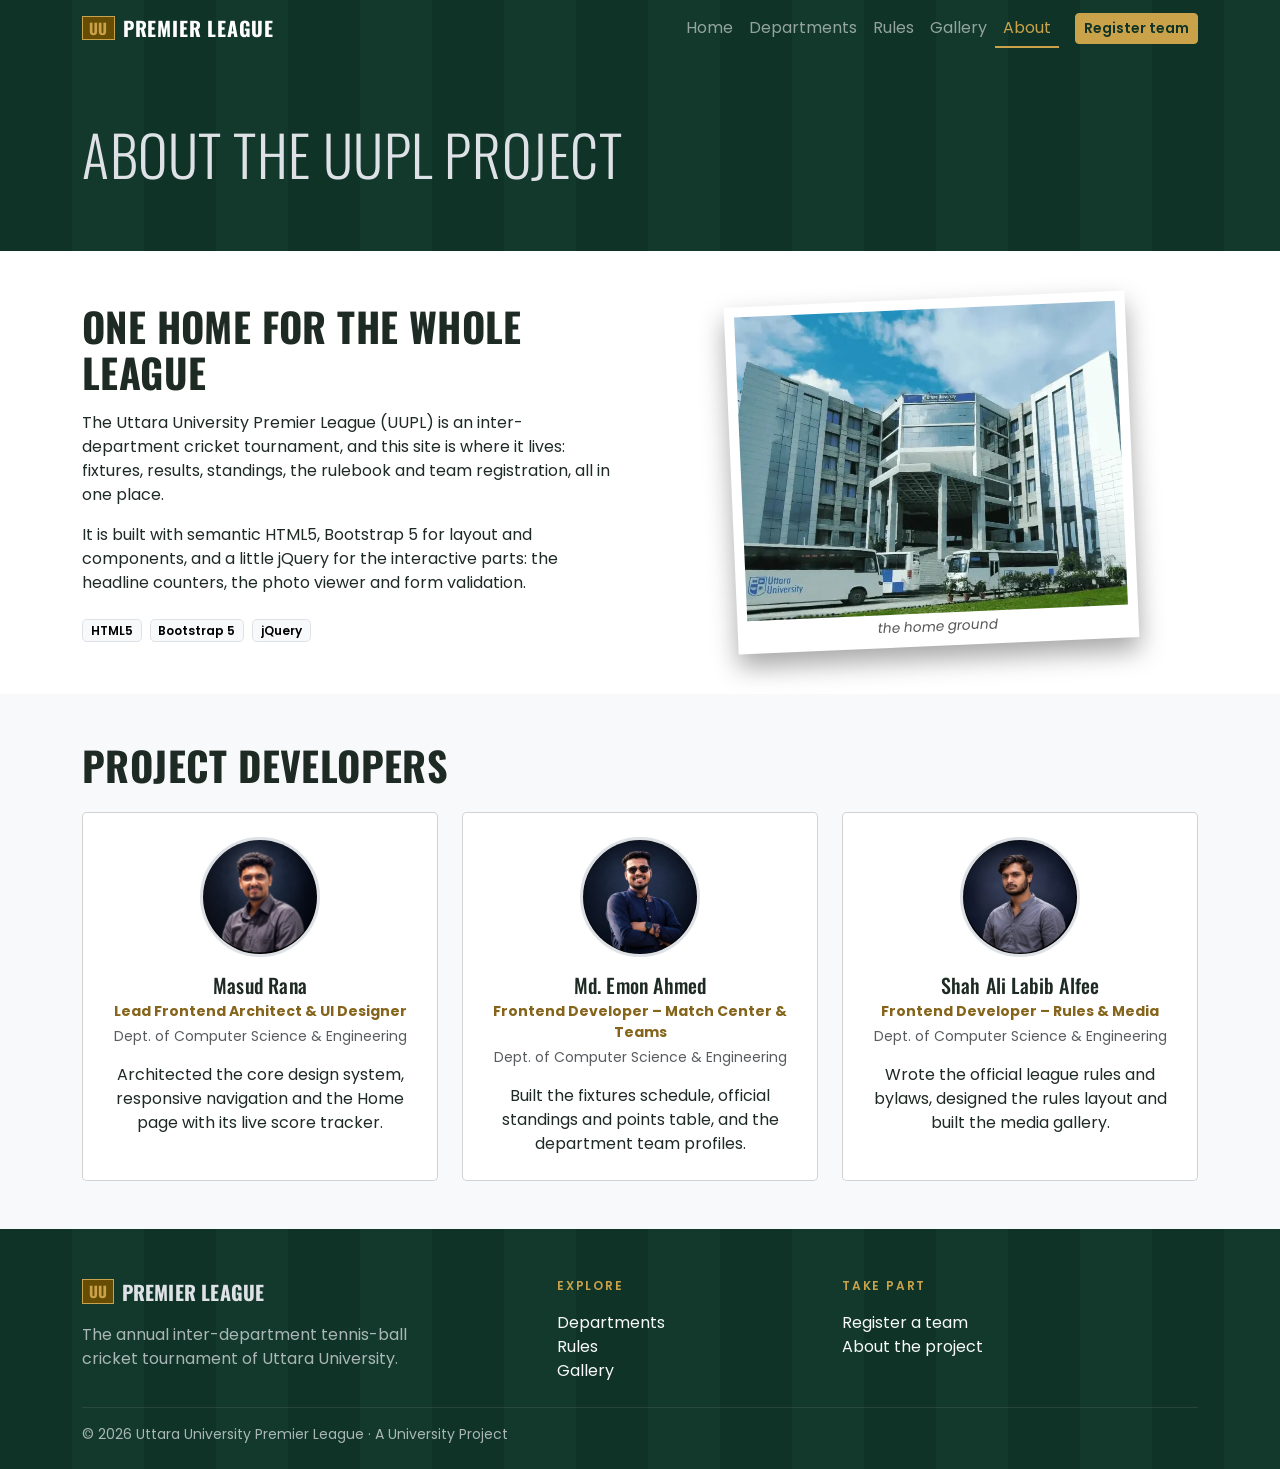
==== about.html @ 7e38d4d5 "Refactor HTML structure and styles for rules and teams pages; integrate Bootstrap for responsive des" ====
<!DOCTYPE html>
<html lang="en">

<head>
    <meta charset="utf-8">
    <meta name="viewport" content="width=device-width, initial-scale=1">
    <meta name="theme-color" content="#0f3326">
    <title>About | Uttara University Premier League</title>
    <link rel="preconnect" href="https://fonts.googleapis.com">
    <link rel="preconnect" href="https://fonts.gstatic.com" crossorigin>
    <link href="https://fonts.googleapis.com/css2?family=Oswald:wght@500;700&family=Poppins:ital,wght@0,400;0,500;0,600;0,700;1,400&display=swap" rel="stylesheet">
    <link href="https://cdn.jsdelivr.net/npm/bootstrap@5.3.3/dist/css/bootstrap.min.css" rel="stylesheet">
    <link href="https://cdn.jsdelivr.net/npm/bootstrap-icons@1.11.3/font/bootstrap-icons.min.css" rel="stylesheet">
    <link href="https://unpkg.com/aos@2.3.4/dist/aos.css" rel="stylesheet">
    <link href="css/style.css" rel="stylesheet">
</head>

<body class="d-flex flex-column min-vh-100">

    <nav class="navbar navbar-expand-lg bg-pitch sticky-top" data-bs-theme="dark">
        <div class="container">
            <a class="navbar-brand d-flex align-items-center gap-2 font-display" href="index.html">
                <span class="mark">UU</span> Premier League
            </a>
            <button class="navbar-toggler" type="button" data-bs-toggle="collapse" data-bs-target="#menu" aria-controls="menu" aria-expanded="false" aria-label="Toggle navigation">
                <span class="navbar-toggler-icon"></span>
            </button>
            <div class="collapse navbar-collapse" id="menu">
                <ul class="navbar-nav ms-auto me-lg-3">
                    <li class="nav-item"><a class="nav-link" href="index.html">Home</a></li>
                    <li class="nav-item"><a class="nav-link" href="teams.html">Departments</a></li>
                    <li class="nav-item"><a class="nav-link" href="rules.html">Rules</a></li>
                    <li class="nav-item"><a class="nav-link" href="gallery.html">Gallery</a></li>
                    <li class="nav-item"><a class="nav-link active" aria-current="page" href="about.html">About</a></li>
                </ul>
                <a class="btn btn-brass btn-sm" href="register.html">Register team</a>
            </div>
        </div>
    </nav>

    <main class="flex-grow-1">

        <header class="bg-pitch py-5" data-bs-theme="dark">
            <div class="container py-lg-3">
                <h1 class="display-4 mb-0">About the UUPL Project</h1>
            </div>
        </header>

        <section class="container py-5">
            <div class="row align-items-center g-5">
                <div class="col-lg-6" data-aos="fade-right">
                    <h2 class="fs-1 mb-3">One home for the whole league</h2>
                    <p>The Uttara University Premier League (UUPL) is an inter-department cricket tournament, and this site is where it lives: fixtures, results, standings, the rulebook and team registration, all in one place.</p>
                    <p class="mb-4">It is built with semantic HTML5, Bootstrap 5 for layout and components, and a little jQuery for the interactive parts: the headline counters, the photo viewer and form validation.</p>
                    <div class="d-flex flex-wrap gap-2">
                        <span class="badge text-bg-light border fw-semibold">HTML5</span>
                        <span class="badge text-bg-light border fw-semibold">Bootstrap 5</span>
                        <span class="badge text-bg-light border fw-semibold">jQuery</span>
                    </div>
                </div>
                <div class="col-lg-6" data-aos="fade-left">
                    <figure class="print print-a mb-0 mx-auto w-75">
                        <img src="images/uu-campus.jpg" alt="Uttara University Permanent Campus">
                        <figcaption class="hand text-center pt-1">the home ground</figcaption>
                    </figure>
                </div>
            </div>
        </section>

        <section class="bg-body-tertiary py-5">
            <div class="container">
                <h2 class="fs-1 mb-4" data-aos="fade-up">Project developers</h2>
                <div class="row row-cols-1 row-cols-md-3 g-4">
                <div class="col" data-aos="fade-up">
                    <article class="card h-100 text-center">
                        <div class="card-body p-4">
                            <img src="images/masud-rana.png" class="rounded-circle border border-3 mb-3 object-fit-cover" width="120" height="120" alt="Masud Rana">
                            <h3 class="h5 mb-1">Masud Rana</h3>
                            <p class="small fw-bold text-brass-dark mb-1">Lead Frontend Architect &amp; UI Designer</p>
                            <p class="small text-body-secondary mb-3">Dept. of Computer Science &amp; Engineering</p>
                            <p class="mb-0">Architected the core design system, responsive navigation and the Home page with its live score tracker.</p>
                        </div>
                    </article>
                </div>
                <div class="col" data-aos="fade-up">
                    <article class="card h-100 text-center">
                        <div class="card-body p-4">
                            <img src="images/md-emon-ahmed.jpg" class="rounded-circle border border-3 mb-3 object-fit-cover" width="120" height="120" alt="Md. Emon Ahmed">
                            <h3 class="h5 mb-1">Md. Emon Ahmed</h3>
                            <p class="small fw-bold text-brass-dark mb-1">Frontend Developer &ndash; Match Center &amp; Teams</p>
                            <p class="small text-body-secondary mb-3">Dept. of Computer Science &amp; Engineering</p>
                            <p class="mb-0">Built the fixtures schedule, official standings and points table, and the department team profiles.</p>
                        </div>
                    </article>
                </div>
                <div class="col" data-aos="fade-up">
                    <article class="card h-100 text-center">
                        <div class="card-body p-4">
                            <img src="images/shah-ali-labib-alfee.jpg" class="rounded-circle border border-3 mb-3 object-fit-cover" width="120" height="120" alt="Shah Ali Labib Alfee">
                            <h3 class="h5 mb-1">Shah Ali Labib Alfee</h3>
                            <p class="small fw-bold text-brass-dark mb-1">Frontend Developer &ndash; Rules &amp; Media</p>
                            <p class="small text-body-secondary mb-3">Dept. of Computer Science &amp; Engineering</p>
                            <p class="mb-0">Wrote the official league rules and bylaws, designed the rules layout and built the media gallery.</p>
                        </div>
                    </article>
                </div>
                </div>
            </div>
        </section>
    </main>

    <footer class="bg-pitch pt-5 pb-4" data-bs-theme="dark">
        <div class="container">
            <div class="row g-4">
                <div class="col-lg-5">
                    <a class="d-inline-flex align-items-center gap-2 font-display fs-5 text-uppercase text-decoration-none text-body" href="index.html"><span class="mark">UU</span> Premier League</a>
                    <p class="text-body-secondary mt-3 mb-0 col-lg-9">The annual inter-department tennis-ball cricket tournament of Uttara University.</p>
                </div>
                <div class="col-6 col-lg-3">
                    <p class="eyebrow mb-3">Explore</p>
                    <ul class="list-unstyled mb-0">
                        <li><a class="link-light link-underline-opacity-0 link-underline-opacity-75-hover" href="teams.html">Departments</a></li>
                        <li><a class="link-light link-underline-opacity-0 link-underline-opacity-75-hover" href="rules.html">Rules</a></li>
                        <li><a class="link-light link-underline-opacity-0 link-underline-opacity-75-hover" href="gallery.html">Gallery</a></li>
                    </ul>
                </div>
                <div class="col-6 col-lg-4">
                    <p class="eyebrow mb-3">Take part</p>
                    <ul class="list-unstyled mb-0">
                        <li><a class="link-light link-underline-opacity-0 link-underline-opacity-75-hover" href="register.html">Register a team</a></li>
                        <li><a class="link-light link-underline-opacity-0 link-underline-opacity-75-hover" href="about.html">About the project</a></li>
                    </ul>
                </div>
            </div>
            <hr class="border-secondary mt-4">
            <p class="small text-body-secondary mb-0">&copy; 2026 Uttara University Premier League &middot; A University Project</p>
        </div>
    </footer>

    <script src="https://code.jquery.com/jquery-3.7.1.min.js"></script>
    <script src="https://cdn.jsdelivr.net/npm/bootstrap@5.3.3/dist/js/bootstrap.bundle.min.js"></script>
    <script src="https://unpkg.com/aos@2.3.4/dist/aos.js"></script>
    <script src="js/main.js"></script>
</body>

</html>
---- css/style.css ----
/* UUPL theme — a thin layer over Bootstrap 5.3.
   Layout, spacing, grids, cards, tables, forms and the navbar all come from Bootstrap;
   this file only sets the palette, the type and a few signature details. */

:root {
    --uu-pitch: #0f3326;
    --uu-brass: #c9a24a;
    --uu-brass-dark: #85651b;

    --bs-body-font-family: 'Poppins', system-ui, sans-serif;
    --bs-body-bg: #fff;
    --bs-body-color: #1e2a24;
    --bs-border-radius: .3rem;
    --bs-border-radius-lg: .4rem;

    /* swap Bootstrap's stock green/red for the club colours */
    --bs-primary: var(--uu-pitch);
    --bs-primary-rgb: 15, 51, 38;
    --bs-success-rgb: 31, 107, 77;
    --bs-danger-rgb: 166, 58, 44;
    --bs-link-color: var(--uu-pitch);
    --bs-link-hover-color: var(--uu-brass-dark);
    --bs-link-color-rgb: 15, 51, 38;
    --bs-link-hover-color-rgb: 133, 101, 27;
}

/* AOS slides elements in from the side; stop that causing a horizontal scrollbar */
main { overflow-x: clip; }

/* ---------- type ---------- */
h1, h2, h3, h4, .font-display {
    font-family: 'Oswald', 'Arial Narrow', sans-serif;
    font-weight: 700;
    letter-spacing: .01em;
}
h1, h2 { text-transform: uppercase; line-height: 1.15; }
h3, h4 { font-weight: 500; }
h1 em, h2 em { font-style: normal; }

.eyebrow {
    font-size: .75rem;
    font-weight: 600;
    letter-spacing: .15em;
    text-transform: uppercase;
    color: var(--uu-brass-dark);
}

.text-brass { color: var(--uu-brass); }
.bg-brass { background: var(--uu-brass); color: var(--uu-pitch); }
.text-brass-dark { color: var(--uu-brass-dark); }
.hand { font-style: italic; font-size: .85rem; color: #555; }

/* ---------- dark pitch sections (paired with data-bs-theme="dark") ---------- */
.bg-pitch {
    color: var(--bs-body-color);
    background: repeating-linear-gradient(90deg, #0f3326 0 4.5rem, #12392b 4.5rem 9rem); /* mown stripes */
}
.bg-pitch .eyebrow { color: var(--uu-brass); }

/* ---------- buttons ---------- */
.btn { --bs-btn-font-weight: 600; }
.btn-primary {
    --bs-btn-bg: var(--uu-pitch);
    --bs-btn-border-color: var(--uu-pitch);
    --bs-btn-hover-bg: #1a4d39;
    --bs-btn-hover-border-color: #1a4d39;
    --bs-btn-active-bg: #1a4d39;
    --bs-btn-active-border-color: #1a4d39;
}
.btn-brass {
    --bs-btn-color: var(--uu-pitch);
    --bs-btn-bg: var(--uu-brass);
    --bs-btn-border-color: var(--uu-brass);
    --bs-btn-hover-color: var(--uu-pitch);
    --bs-btn-hover-bg: #d9b765;
    --bs-btn-hover-border-color: #d9b765;
    --bs-btn-active-color: var(--uu-pitch);
    --bs-btn-active-bg: #d9b765;
    --bs-btn-active-border-color: #d9b765;
}

/* ---------- nav pills & form focus (Bootstrap hard-codes its blue here) ---------- */
.nav-pills { --bs-nav-pills-link-active-bg: var(--uu-pitch); }
.form-control:focus, .form-select:focus {
    border-color: var(--uu-brass);
    box-shadow: 0 0 0 .25rem rgba(201, 162, 74, .3);
}

/* ---------- navbar ---------- */
.navbar { transition: box-shadow .2s; }
.navbar-brand { text-transform: uppercase; letter-spacing: .04em; }
.navbar.scrolled { box-shadow: 0 .5rem 1rem rgba(0, 0, 0, .3); }
.mark {
    border: 1px solid var(--uu-brass);
    color: var(--uu-brass);
    padding: 0 .35rem;
    font-size: .95rem;
    line-height: 1.5;
}
.navbar .nav-link.active { color: var(--uu-brass); box-shadow: inset 0 -2px var(--uu-brass); }

/* ---------- signature details ---------- */
/* photo prints, pinned slightly askew */
.print {
    background: #fff;
    padding: .6rem .6rem .5rem;
    box-shadow: 0 .8rem 1.6rem rgba(0, 0, 0, .35);
}
.print img { display: block; width: 100%; }
.print-a { transform: rotate(-2.5deg); }
.print-b { transform: rotate(3deg); }

/* seam of a cricket ball */
hr.stitch { border: 0; border-top: 2px dashed #a63a2c; opacity: .45; margin: 1rem 0; }

.pull-up { margin-top: -3.5rem; }

.live-dot {
    display: inline-block;
    width: .6rem;
    height: .6rem;
    border-radius: 50%;
    background: #d6483a;
    animation: pulse 1.4s infinite;
}
@keyframes pulse { 50% { opacity: .25; } }

.card-lift { transition: transform .2s, border-color .2s; }
.card-lift:hover { transform: translateY(-3px); border-color: var(--uu-brass); }

.table { font-variant-numeric: tabular-nums; }
.progress { --bs-progress-height: .4rem; }
.sticky-offset { top: 5.5rem; }
.rule-no { width: 4.5rem; }
.zoom img { transition: transform .5s; }
.zoom:hover img { transform: scale(1.06); }

@media (prefers-reduced-motion: reduce) {
    .live-dot { animation: none; }
    .zoom img, .card-lift { transition: none; }
}
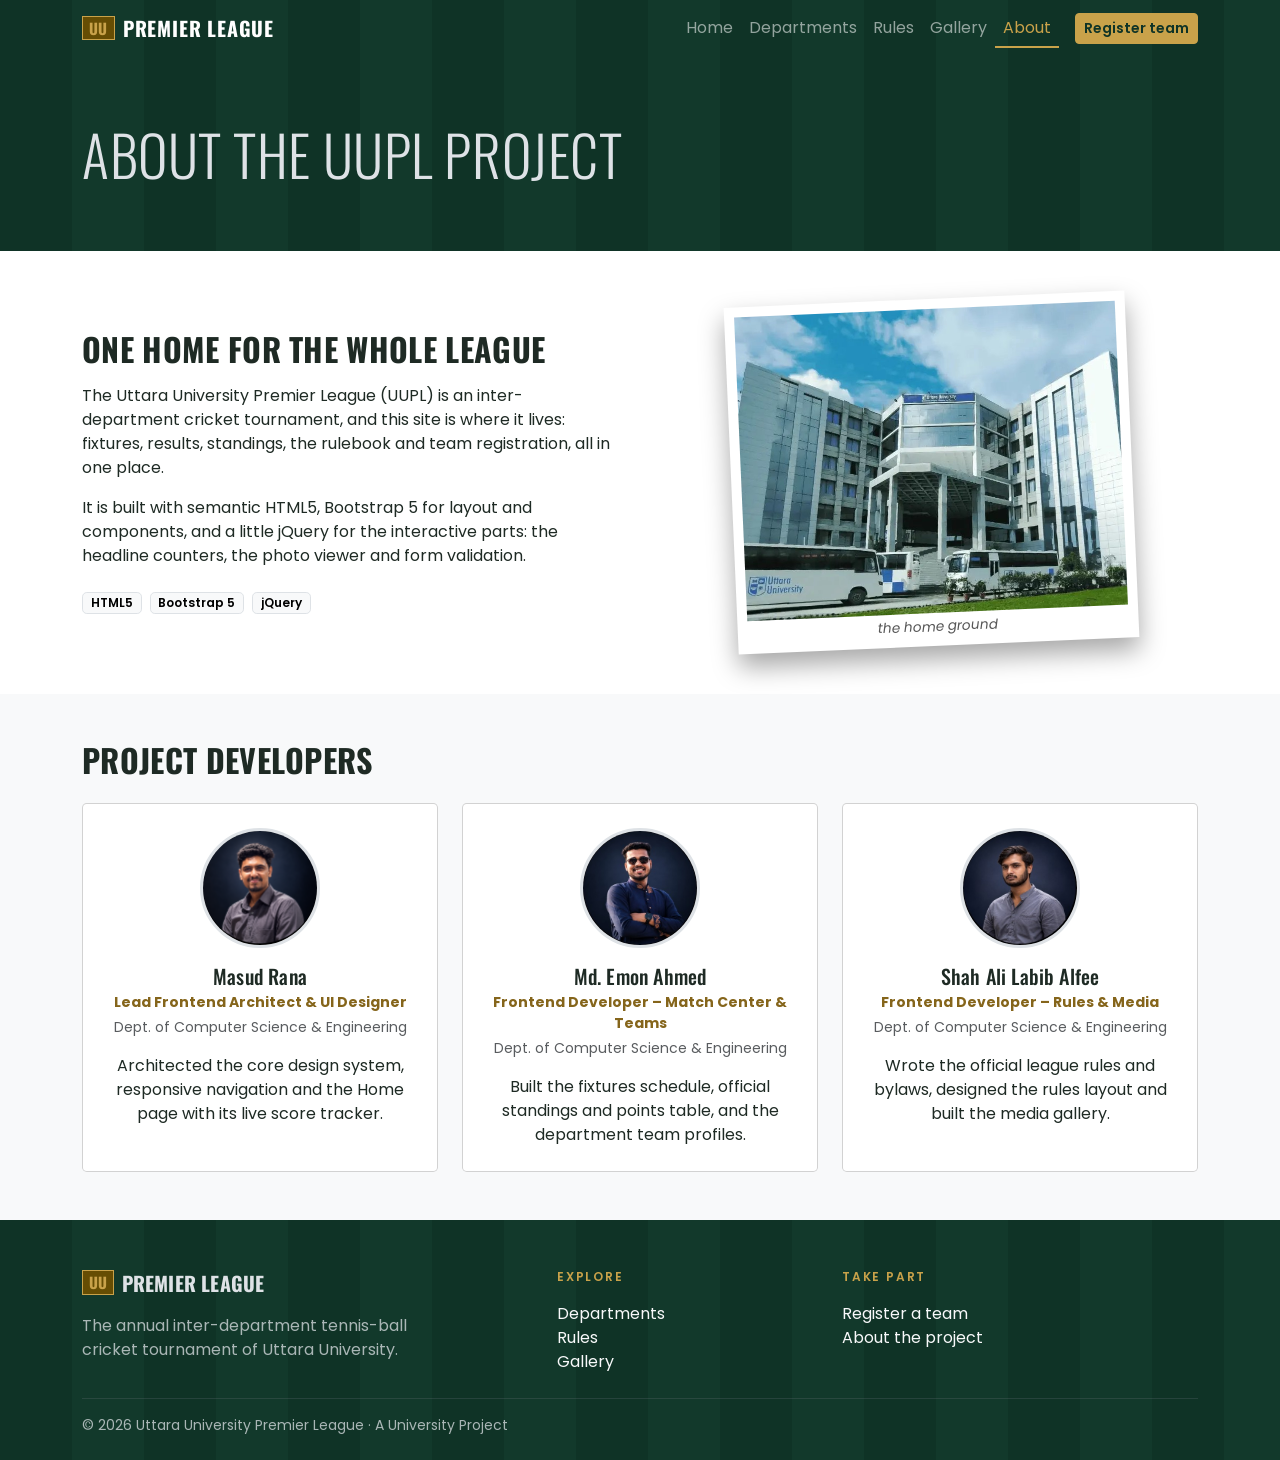
==== commit b210a840: "Update headings to reflect teams instead of departments across multiple pages" ====
--- a/about.html
+++ b/about.html
@@ -49,7 +49,7 @@
         <section class="container py-5">
             <div class="row align-items-center g-5">
                 <div class="col-lg-6" data-aos="fade-right">
-                    <h2 class="fs-1 mb-3">One home for the whole league</h2>
+                    <h2 class="fs-2 mb-3">One home for the whole league</h2>
                     <p>The Uttara University Premier League (UUPL) is an inter-department cricket tournament, and this site is where it lives: fixtures, results, standings, the rulebook and team registration, all in one place.</p>
                     <p class="mb-4">It is built with semantic HTML5, Bootstrap 5 for layout and components, and a little jQuery for the interactive parts: the headline counters, the photo viewer and form validation.</p>
                     <div class="d-flex flex-wrap gap-2">
@@ -69,7 +69,7 @@
 
         <section class="bg-body-tertiary py-5">
             <div class="container">
-                <h2 class="fs-1 mb-4" data-aos="fade-up">Project developers</h2>
+                <h2 class="fs-2 mb-4" data-aos="fade-up">Project developers</h2>
                 <div class="row row-cols-1 row-cols-md-3 g-4">
                 <div class="col" data-aos="fade-up">
                     <article class="card h-100 text-center">
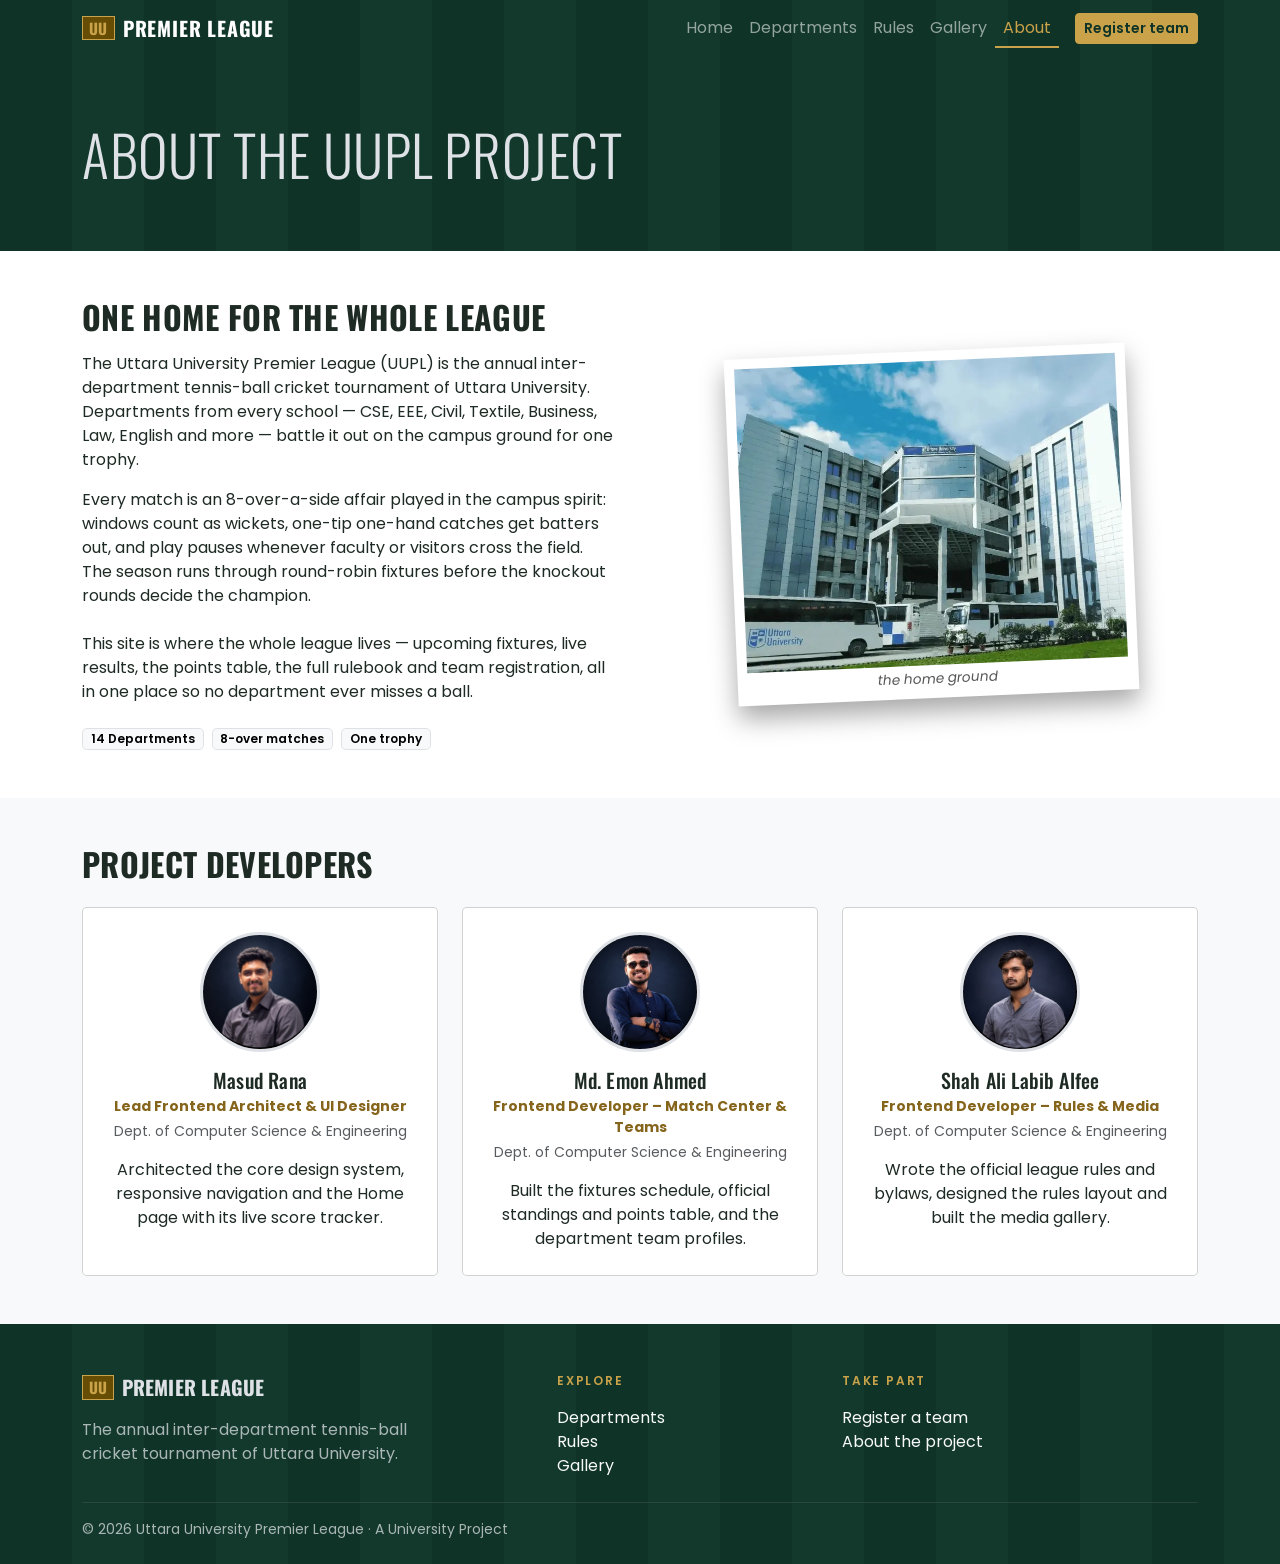
==== commit 095e9903: "Update about section to provide a detailed description of the Uttara University Premier League and i" ====
--- a/about.html
+++ b/about.html
@@ -50,12 +50,13 @@
             <div class="row align-items-center g-5">
                 <div class="col-lg-6" data-aos="fade-right">
                     <h2 class="fs-2 mb-3">One home for the whole league</h2>
-                    <p>The Uttara University Premier League (UUPL) is an inter-department cricket tournament, and this site is where it lives: fixtures, results, standings, the rulebook and team registration, all in one place.</p>
-                    <p class="mb-4">It is built with semantic HTML5, Bootstrap 5 for layout and components, and a little jQuery for the interactive parts: the headline counters, the photo viewer and form validation.</p>
+                    <p>The Uttara University Premier League (UUPL) is the annual inter-department tennis-ball cricket tournament of Uttara University. Departments from every school — CSE, EEE, Civil, Textile, Business, Law, English and more — battle it out on the campus ground for one trophy.</p>
+                    <p class="mb-4">Every match is an 8-over-a-side affair played in the campus spirit: windows count as wickets, one-tip one-hand catches get batters out, and play pauses whenever faculty or visitors cross the field. The season runs through round-robin fixtures before the knockout rounds decide the champion.</p>
+                    <p class="mb-4">This site is where the whole league lives — upcoming fixtures, live results, the points table, the full rulebook and team registration, all in one place so no department ever misses a ball.</p>
                     <div class="d-flex flex-wrap gap-2">
-                        <span class="badge text-bg-light border fw-semibold">HTML5</span>
-                        <span class="badge text-bg-light border fw-semibold">Bootstrap 5</span>
-                        <span class="badge text-bg-light border fw-semibold">jQuery</span>
+                        <span class="badge text-bg-light border fw-semibold">14 Departments</span>
+                        <span class="badge text-bg-light border fw-semibold">8-over matches</span>
+                        <span class="badge text-bg-light border fw-semibold">One trophy</span>
                     </div>
                 </div>
                 <div class="col-lg-6" data-aos="fade-left">
--- a/css/style.css
+++ b/css/style.css
@@ -25,17 +25,36 @@
 }
 
 /* AOS slides elements in from the side; stop that causing a horizontal scrollbar */
-main { overflow-x: clip; }
+main {
+    overflow-x: clip;
+}
 
 /* ---------- type ---------- */
-h1, h2, h3, h4, .font-display {
+h1,
+h2,
+h3,
+h4,
+.font-display {
     font-family: 'Oswald', 'Arial Narrow', sans-serif;
     font-weight: 700;
     letter-spacing: .01em;
 }
-h1, h2 { text-transform: uppercase; line-height: 1.15; }
-h3, h4 { font-weight: 500; }
-h1 em, h2 em { font-style: normal; }
+
+h1,
+h2 {
+    text-transform: uppercase;
+    line-height: 1.15;
+}
+
+h3,
+h4 {
+    font-weight: 500;
+}
+
+h1 em,
+h2 em {
+    font-style: normal;
+}
 
 .eyebrow {
     font-size: .75rem;
@@ -45,20 +64,127 @@
     color: var(--uu-brass-dark);
 }
 
-.text-brass { color: var(--uu-brass); }
-.bg-brass { background: var(--uu-brass); color: var(--uu-pitch); }
-.text-brass-dark { color: var(--uu-brass-dark); }
-.hand { font-style: italic; font-size: .85rem; color: #555; }
+.text-brass {
+    color: var(--uu-brass);
+}
+
+.text-brass-dark {
+    color: var(--uu-brass-dark);
+}
+
+.hand {
+    font-style: italic;
+    font-size: .85rem;
+    color: #555;
+}
 
 /* ---------- dark pitch sections (paired with data-bs-theme="dark") ---------- */
 .bg-pitch {
     color: var(--bs-body-color);
-    background: repeating-linear-gradient(90deg, #0f3326 0 4.5rem, #12392b 4.5rem 9rem); /* mown stripes */
-}
-.bg-pitch .eyebrow { color: var(--uu-brass); }
+    background: repeating-linear-gradient(90deg, #0f3326 0 4.5rem, #12392b 4.5rem 9rem);
+    /* mown stripes */
+}
+
+.bg-pitch .eyebrow {
+    color: var(--uu-brass);
+}
+
+/* ---------- tinted section with white icon cards ---------- */
+.bg-tint {
+    background: #eef4ef;
+}
+
+.rule-card {
+    background: #fff;
+    border-radius: .75rem;
+    padding: 1.5rem;
+    box-shadow: 0 1px 2px rgba(15, 51, 38, .06);
+}
+
+.rule-icon {
+    flex: none;
+    display: inline-flex;
+    align-items: center;
+    justify-content: center;
+    width: 3.25rem;
+    height: 3.25rem;
+    border-radius: 50%;
+    background: rgba(15, 51, 38, .08);
+    color: var(--uu-pitch);
+    font-size: 1.35rem;
+}
+
+/* ---------- rounded CTA banner ---------- */
+.cta-banner {
+    background: #eef4ef;
+    border-radius: 1.25rem;
+}
+
+.cta-photo {
+    width: 100%;
+    max-width: 28rem;
+    aspect-ratio: 1 / 1;
+    border-radius: 50% 50% 50% 0 / 62% 62% 38% 0;
+    /* organic drop shape like the reference */
+    overflow: hidden;
+}
+
+.cta-photo img {
+    width: 100%;
+    height: 100%;
+}
+
+.cta-arrow {
+    display: inline-flex;
+    align-items: center;
+    justify-content: center;
+    width: 1.75rem;
+    height: 1.75rem;
+    border-radius: 50%;
+    background: rgba(255, 255, 255, .22);
+    font-size: .9rem;
+}
+
+/* ---------- scroll-down cue ---------- */
+.scroll-cue {
+    width: 3rem;
+    height: 3rem;
+    border-radius: 50%;
+    background: #fff;
+    border: 1px solid rgba(15, 51, 38, .15);
+    color: var(--uu-pitch);
+    font-size: 1.25rem;
+    box-shadow: 0 2px 8px rgba(15, 51, 38, .12);
+    transition: background .2s, color .2s, transform .2s;
+}
+
+.scroll-cue:hover {
+    background: var(--uu-pitch);
+    color: #fff;
+    transform: translateY(2px);
+}
+
+.scroll-cue i {
+    animation: cue-bounce 1.6s ease-in-out infinite;
+}
+
+@keyframes cue-bounce {
+
+    0%,
+    100% {
+        transform: translateY(-2px);
+    }
+
+    50% {
+        transform: translateY(3px);
+    }
+}
 
 /* ---------- buttons ---------- */
-.btn { --bs-btn-font-weight: 600; }
+.btn {
+    --bs-btn-font-weight: 600;
+}
+
 .btn-primary {
     --bs-btn-bg: var(--uu-pitch);
     --bs-btn-border-color: var(--uu-pitch);
@@ -67,6 +193,7 @@
     --bs-btn-active-bg: #1a4d39;
     --bs-btn-active-border-color: #1a4d39;
 }
+
 .btn-brass {
     --bs-btn-color: var(--uu-pitch);
     --bs-btn-bg: var(--uu-brass);
@@ -80,16 +207,30 @@
 }
 
 /* ---------- nav pills & form focus (Bootstrap hard-codes its blue here) ---------- */
-.nav-pills { --bs-nav-pills-link-active-bg: var(--uu-pitch); }
-.form-control:focus, .form-select:focus {
+.nav-pills {
+    --bs-nav-pills-link-active-bg: var(--uu-pitch);
+}
+
+.form-control:focus,
+.form-select:focus {
     border-color: var(--uu-brass);
     box-shadow: 0 0 0 .25rem rgba(201, 162, 74, .3);
 }
 
 /* ---------- navbar ---------- */
-.navbar { transition: box-shadow .2s; }
-.navbar-brand { text-transform: uppercase; letter-spacing: .04em; }
-.navbar.scrolled { box-shadow: 0 .5rem 1rem rgba(0, 0, 0, .3); }
+.navbar {
+    transition: box-shadow .2s;
+}
+
+.navbar-brand {
+    text-transform: uppercase;
+    letter-spacing: .04em;
+}
+
+.navbar.scrolled {
+    box-shadow: 0 .5rem 1rem rgba(0, 0, 0, .3);
+}
+
 .mark {
     border: 1px solid var(--uu-brass);
     color: var(--uu-brass);
@@ -97,7 +238,11 @@
     font-size: .95rem;
     line-height: 1.5;
 }
-.navbar .nav-link.active { color: var(--uu-brass); box-shadow: inset 0 -2px var(--uu-brass); }
+
+.navbar .nav-link.active {
+    color: var(--uu-brass);
+    box-shadow: inset 0 -2px var(--uu-brass);
+}
 
 /* ---------- signature details ---------- */
 /* photo prints, pinned slightly askew */
@@ -106,14 +251,31 @@
     padding: .6rem .6rem .5rem;
     box-shadow: 0 .8rem 1.6rem rgba(0, 0, 0, .35);
 }
-.print img { display: block; width: 100%; }
-.print-a { transform: rotate(-2.5deg); }
-.print-b { transform: rotate(3deg); }
+
+.print img {
+    display: block;
+    width: 100%;
+}
+
+.print-a {
+    transform: rotate(-2.5deg);
+}
+
+.print-b {
+    transform: rotate(3deg);
+}
 
 /* seam of a cricket ball */
-hr.stitch { border: 0; border-top: 2px dashed #a63a2c; opacity: .45; margin: 1rem 0; }
-
-.pull-up { margin-top: -3.5rem; }
+hr.stitch {
+    border: 0;
+    border-top: 2px dashed #a63a2c;
+    opacity: .45;
+    margin: 1rem 0;
+}
+
+.pull-up {
+    margin-top: -3.5rem;
+}
 
 .live-dot {
     display: inline-block;
@@ -123,19 +285,53 @@
     background: #d6483a;
     animation: pulse 1.4s infinite;
 }
-@keyframes pulse { 50% { opacity: .25; } }
-
-.card-lift { transition: transform .2s, border-color .2s; }
-.card-lift:hover { transform: translateY(-3px); border-color: var(--uu-brass); }
-
-.table { font-variant-numeric: tabular-nums; }
-.progress { --bs-progress-height: .4rem; }
-.sticky-offset { top: 5.5rem; }
-.rule-no { width: 4.5rem; }
-.zoom img { transition: transform .5s; }
-.zoom:hover img { transform: scale(1.06); }
+
+@keyframes pulse {
+    50% {
+        opacity: .25;
+    }
+}
+
+.card-lift {
+    transition: transform .2s, border-color .2s;
+}
+
+.card-lift:hover {
+    transform: translateY(-3px);
+    border-color: var(--uu-brass);
+}
+
+.table {
+    font-variant-numeric: tabular-nums;
+}
+
+.progress {
+    --bs-progress-height: .4rem;
+}
+
+.sticky-offset {
+    top: 5.5rem;
+}
+
+.rule-no {
+    width: 4.5rem;
+}
+
+.zoom img {
+    transition: transform .5s;
+}
+
+.zoom:hover img {
+    transform: scale(1.06);
+}
 
 @media (prefers-reduced-motion: reduce) {
-    .live-dot { animation: none; }
-    .zoom img, .card-lift { transition: none; }
-}
+    .live-dot {
+        animation: none;
+    }
+
+    .zoom img,
+    .card-lift {
+        transition: none;
+    }
+}
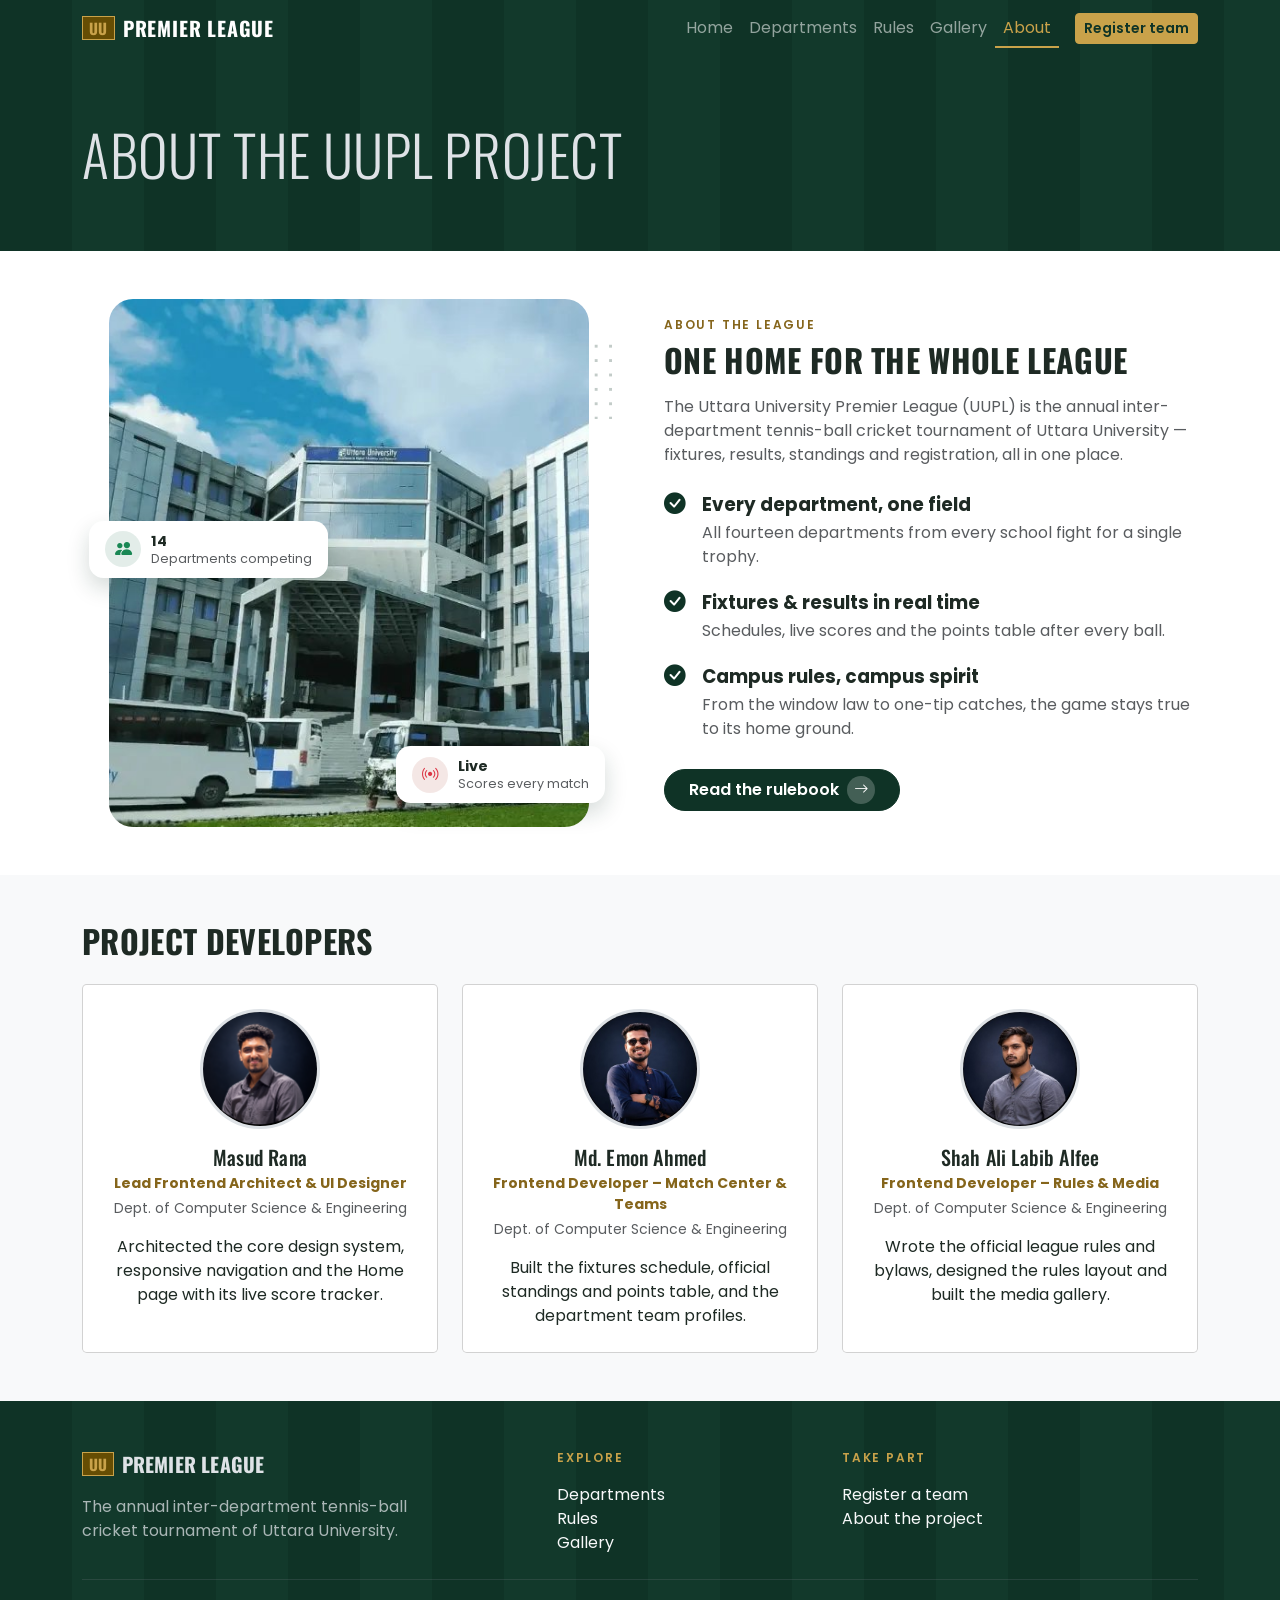
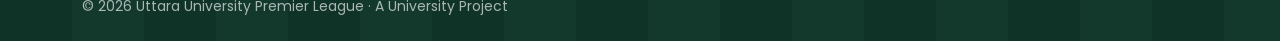
==== commit c05bec37: "Enhance about section with new layout, images, and detailed descriptions of league features" ====
--- a/about.html
+++ b/about.html
@@ -49,21 +49,49 @@
         <section class="container py-5">
             <div class="row align-items-center g-5">
                 <div class="col-lg-6" data-aos="fade-right">
-                    <h2 class="fs-2 mb-3">One home for the whole league</h2>
-                    <p>The Uttara University Premier League (UUPL) is the annual inter-department tennis-ball cricket tournament of Uttara University. Departments from every school — CSE, EEE, Civil, Textile, Business, Law, English and more — battle it out on the campus ground for one trophy.</p>
-                    <p class="mb-4">Every match is an 8-over-a-side affair played in the campus spirit: windows count as wickets, one-tip one-hand catches get batters out, and play pauses whenever faculty or visitors cross the field. The season runs through round-robin fixtures before the knockout rounds decide the champion.</p>
-                    <p class="mb-4">This site is where the whole league lives — upcoming fixtures, live results, the points table, the full rulebook and team registration, all in one place so no department ever misses a ball.</p>
-                    <div class="d-flex flex-wrap gap-2">
-                        <span class="badge text-bg-light border fw-semibold">14 Departments</span>
-                        <span class="badge text-bg-light border fw-semibold">8-over matches</span>
-                        <span class="badge text-bg-light border fw-semibold">One trophy</span>
+                    <div class="about-media position-relative">
+                        <img src="images/uu-campus.jpg" alt="Uttara University Permanent Campus" class="about-img">
+                        <div class="float-badge badge-teal">
+                            <i class="bi bi-people-fill"></i>
+                            <span><strong>14</strong> <small>Departments competing</small></span>
+                        </div>
+                        <div class="float-badge badge-rose">
+                            <i class="bi bi-broadcast"></i>
+                            <span><strong>Live</strong> <small>Scores every match</small></span>
+                        </div>
                     </div>
                 </div>
                 <div class="col-lg-6" data-aos="fade-left">
-                    <figure class="print print-a mb-0 mx-auto w-75">
-                        <img src="images/uu-campus.jpg" alt="Uttara University Permanent Campus">
-                        <figcaption class="hand text-center pt-1">the home ground</figcaption>
-                    </figure>
+                    <p class="eyebrow mb-2">About the league</p>
+                    <h2 class="fs-2 mb-3">One home for the whole league</h2>
+                    <p class="text-body-secondary mb-4">The Uttara University Premier League (UUPL) is the annual inter-department tennis-ball cricket tournament of Uttara University — fixtures, results, standings and registration, all in one place.</p>
+                    <ul class="check-list">
+                        <li class="d-flex gap-3">
+                            <i class="bi bi-check-circle-fill"></i>
+                            <span>
+                                <strong>Every department, one field</strong>
+                                <p>All fourteen departments from every school fight for a single trophy.</p>
+                            </span>
+                        </li>
+                        <li class="d-flex gap-3">
+                            <i class="bi bi-check-circle-fill"></i>
+                            <span>
+                                <strong>Fixtures &amp; results in real time</strong>
+                                <p>Schedules, live scores and the points table after every ball.</p>
+                            </span>
+                        </li>
+                        <li class="d-flex gap-3">
+                            <i class="bi bi-check-circle-fill"></i>
+                            <span>
+                                <strong>Campus rules, campus spirit</strong>
+                                <p>From the window law to one-tip catches, the game stays true to its home ground.</p>
+                            </span>
+                        </li>
+                    </ul>
+                    <a class="btn btn-primary rounded-pill px-4 d-inline-flex align-items-center gap-2" href="rules.html">
+                        Read the rulebook
+                        <span class="cta-arrow"><i class="bi bi-arrow-right"></i></span>
+                    </a>
                 </div>
             </div>
         </section>
--- a/css/style.css
+++ b/css/style.css
@@ -114,6 +114,83 @@
     font-size: 1.35rem;
 }
 
+/* ---------- about / feature split ---------- */
+.about-media {
+    max-width: 30rem;
+    margin-inline: auto;
+}
+.about-img {
+    display: block;
+    width: 100%;
+    border-radius: 1.5rem;
+    aspect-ratio: 4 / 4.4;
+    object-fit: cover;
+}
+.about-media::after {
+    /* dotted decoration peeking from behind the image */
+    content: "";
+    position: absolute;
+    top: 2.5rem;
+    right: -1.5rem;
+    width: 6rem;
+    height: 5rem;
+    background-image: radial-gradient(rgba(15, 51, 38, .25) 1.5px, transparent 1.5px);
+    background-size: .9rem .9rem;
+    z-index: -1;
+}
+.float-badge {
+    position: absolute;
+    display: flex;
+    align-items: center;
+    gap: .6rem;
+    background: #fff;
+    border-radius: .9rem;
+    padding: .65rem 1rem;
+    box-shadow: 0 .6rem 1.4rem rgba(15, 51, 38, .18);
+    font-size: .9rem;
+    line-height: 1.3;
+}
+.float-badge small {
+    display: block;
+    color: var(--bs-secondary-color);
+}
+.float-badge i {
+    display: inline-flex;
+    align-items: center;
+    justify-content: center;
+    width: 2.25rem;
+    height: 2.25rem;
+    border-radius: 50%;
+    font-size: 1.05rem;
+    flex: none;
+}
+.badge-teal { left: -1.25rem; top: 42%; }
+.badge-teal i { background: rgba(31, 107, 77, .12); color: var(--bs-success); }
+.badge-rose { right: -1rem; bottom: 1.5rem; }
+.badge-rose i { background: rgba(166, 58, 44, .12); color: var(--bs-danger); }
+
+.check-list {
+    list-style: none;
+    padding: 0;
+    margin: 0 0 1.75rem;
+    display: grid;
+    gap: 1.25rem;
+}
+.check-list i {
+    color: var(--uu-pitch);
+    font-size: 1.35rem;
+    line-height: 1.3;
+}
+.check-list strong {
+    display: block;
+    font-size: 1.15rem;
+    margin-bottom: .15rem;
+}
+.check-list p {
+    color: var(--bs-secondary-color);
+    margin-bottom: 0;
+}
+
 /* ---------- rounded CTA banner ---------- */
 .cta-banner {
     background: #eef4ef;
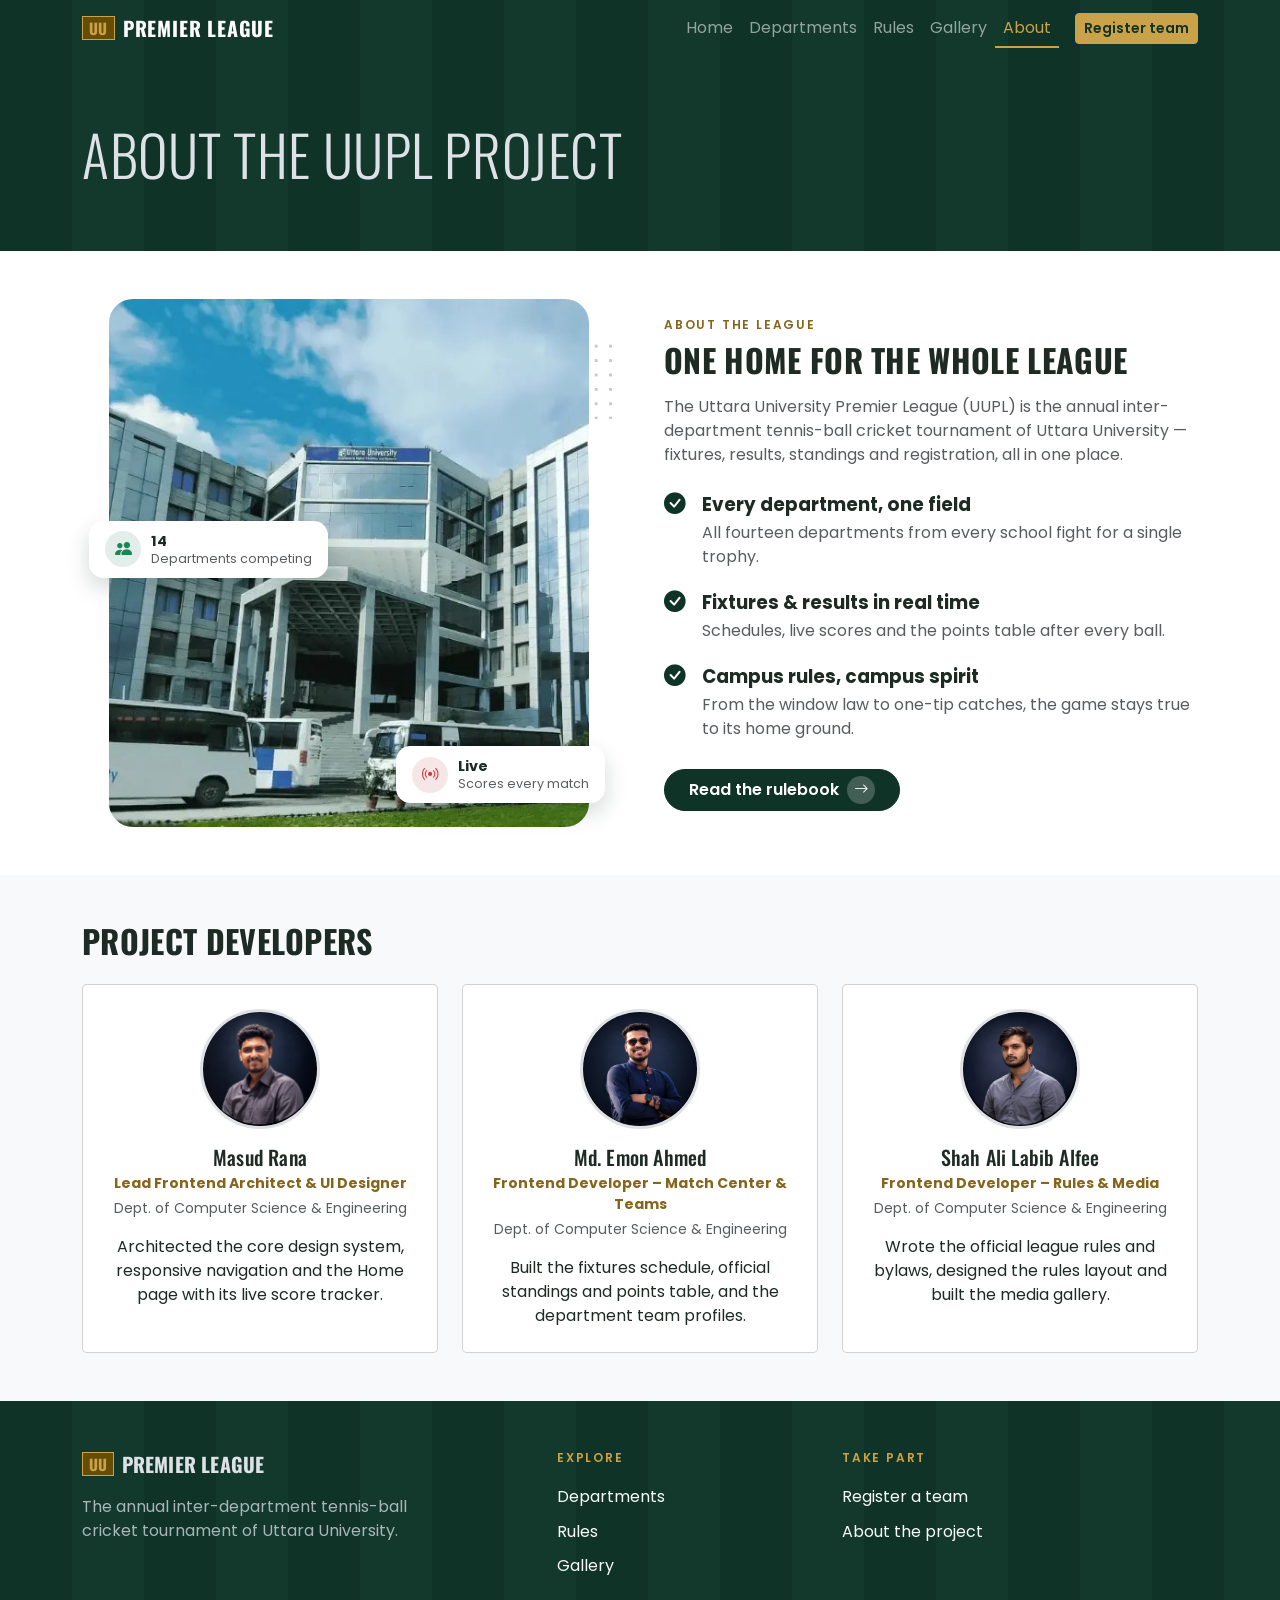
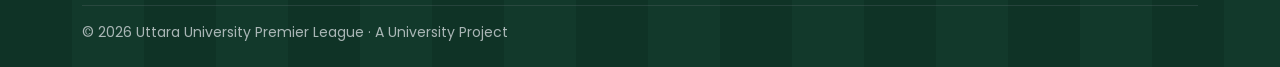
==== commit 8426c015: "Refactor footer navigation for consistent styling across multiple pages" ====
--- a/about.html
+++ b/about.html
@@ -147,7 +147,7 @@
                 </div>
                 <div class="col-6 col-lg-3">
                     <p class="eyebrow mb-3">Explore</p>
-                    <ul class="list-unstyled mb-0">
+                    <ul class="list-unstyled footer-nav mb-0">
                         <li><a class="link-light link-underline-opacity-0 link-underline-opacity-75-hover" href="teams.html">Departments</a></li>
                         <li><a class="link-light link-underline-opacity-0 link-underline-opacity-75-hover" href="rules.html">Rules</a></li>
                         <li><a class="link-light link-underline-opacity-0 link-underline-opacity-75-hover" href="gallery.html">Gallery</a></li>
@@ -155,7 +155,7 @@
                 </div>
                 <div class="col-6 col-lg-4">
                     <p class="eyebrow mb-3">Take part</p>
-                    <ul class="list-unstyled mb-0">
+                    <ul class="list-unstyled footer-nav mb-0">
                         <li><a class="link-light link-underline-opacity-0 link-underline-opacity-75-hover" href="register.html">Register a team</a></li>
                         <li><a class="link-light link-underline-opacity-0 link-underline-opacity-75-hover" href="about.html">About the project</a></li>
                     </ul>
--- a/css/style.css
+++ b/css/style.css
@@ -321,6 +321,16 @@
     box-shadow: inset 0 -2px var(--uu-brass);
 }
 
+/* footer nav: breathing room between links */
+.footer-nav li + li {
+    margin-top: .35rem;
+}
+
+.footer-nav a {
+    display: inline-block;
+    padding: .15rem 0;
+}
+
 /* ---------- signature details ---------- */
 /* photo prints, pinned slightly askew */
 .print {
@@ -351,7 +361,7 @@
 }
 
 .pull-up {
-    margin-top: -3.5rem;
+    margin-top: -1.5rem;
 }
 
 .live-dot {
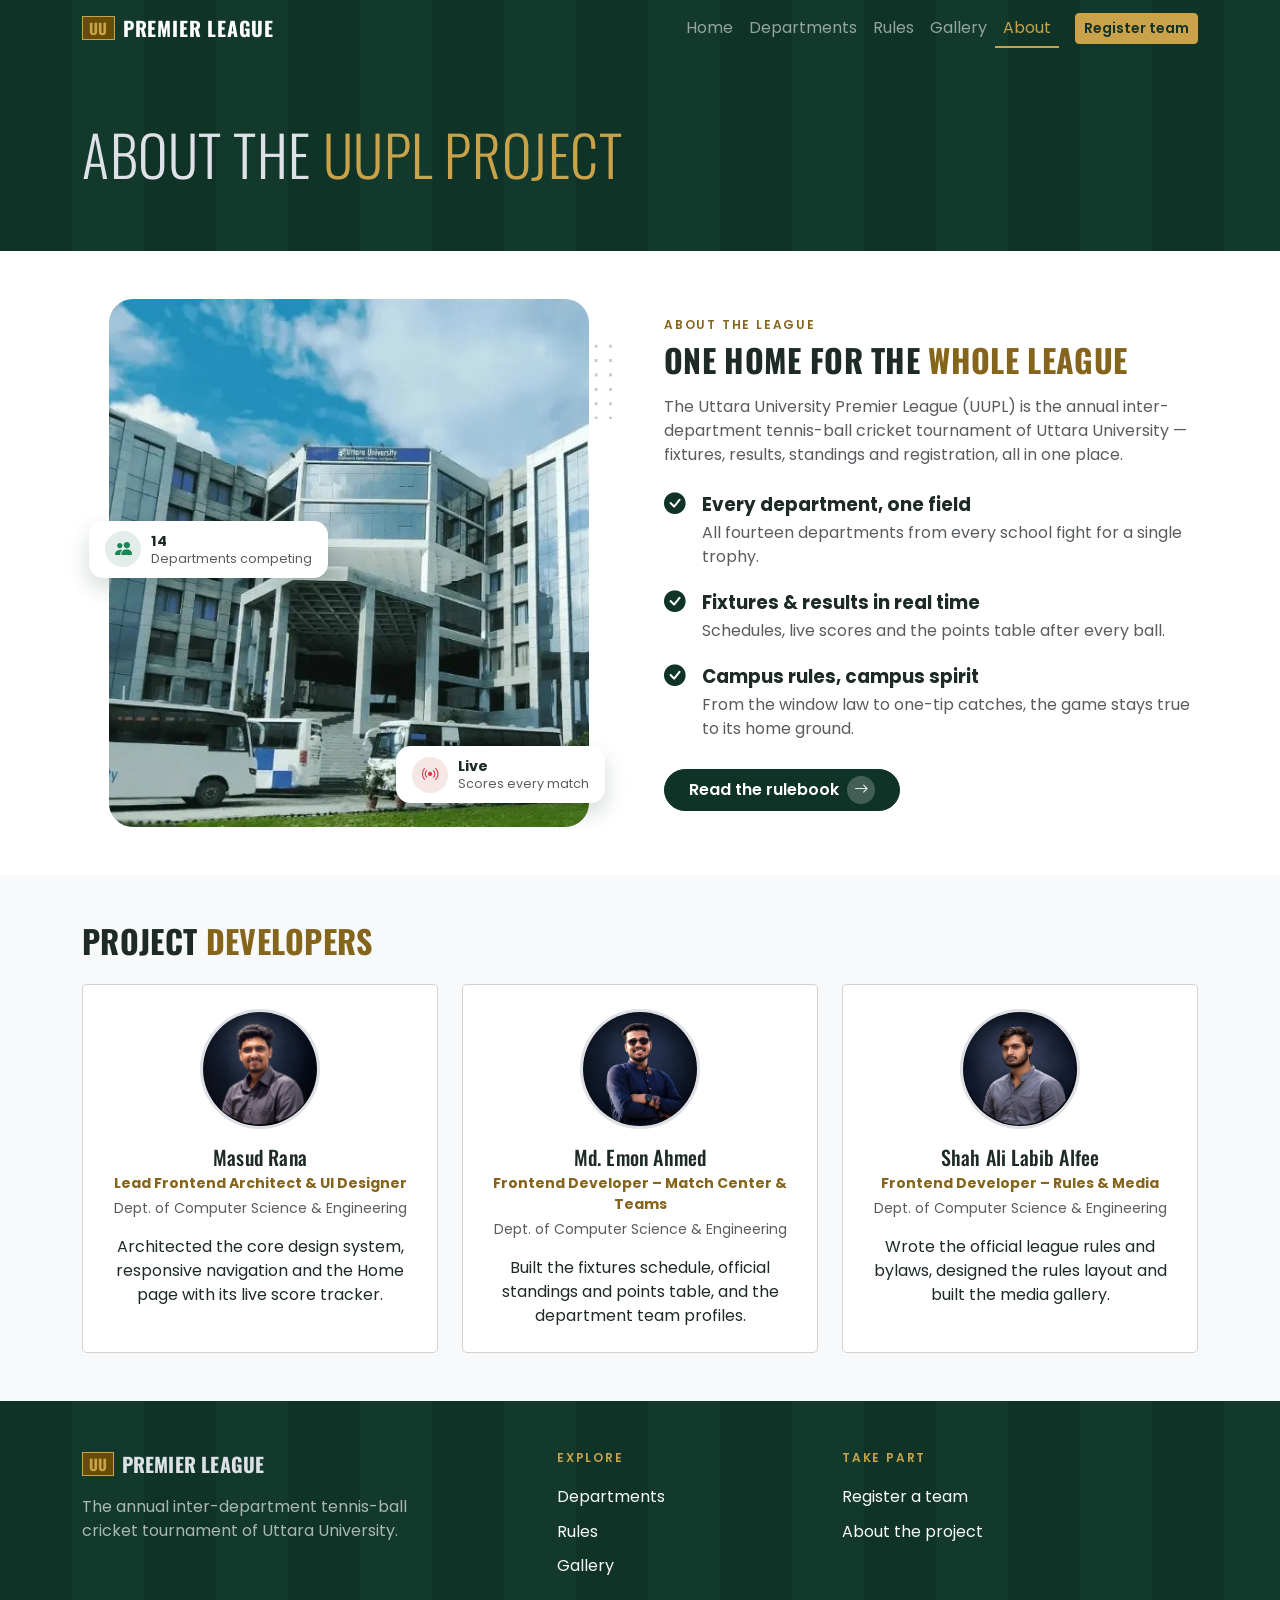
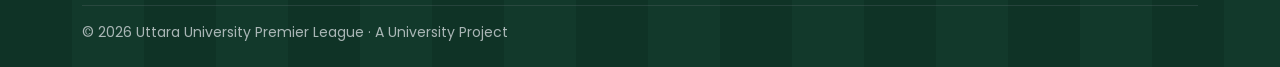
==== commit fe30945a: "Enhance headings across multiple pages with emphasized styling for improved visual consistency" ====
--- a/about.html
+++ b/about.html
@@ -42,7 +42,7 @@
 
         <header class="bg-pitch py-5" data-bs-theme="dark">
             <div class="container py-lg-3">
-                <h1 class="display-4 mb-0">About the UUPL Project</h1>
+                <h1 class="display-4 mb-0">About the <em class="text-brass">UUPL Project</em></h1>
             </div>
         </header>
 
@@ -63,7 +63,7 @@
                 </div>
                 <div class="col-lg-6" data-aos="fade-left">
                     <p class="eyebrow mb-2">About the league</p>
-                    <h2 class="fs-2 mb-3">One home for the whole league</h2>
+                    <h2 class="fs-2 mb-3">One home for the <em class="text-brass-dark">whole league</em></h2>
                     <p class="text-body-secondary mb-4">The Uttara University Premier League (UUPL) is the annual inter-department tennis-ball cricket tournament of Uttara University — fixtures, results, standings and registration, all in one place.</p>
                     <ul class="check-list">
                         <li class="d-flex gap-3">
@@ -98,7 +98,7 @@
 
         <section class="bg-body-tertiary py-5">
             <div class="container">
-                <h2 class="fs-2 mb-4" data-aos="fade-up">Project developers</h2>
+                <h2 class="fs-2 mb-4" data-aos="fade-up">Project <em class="text-brass-dark">developers</em></h2>
                 <div class="row row-cols-1 row-cols-md-3 g-4">
                 <div class="col" data-aos="fade-up">
                     <article class="card h-100 text-center">
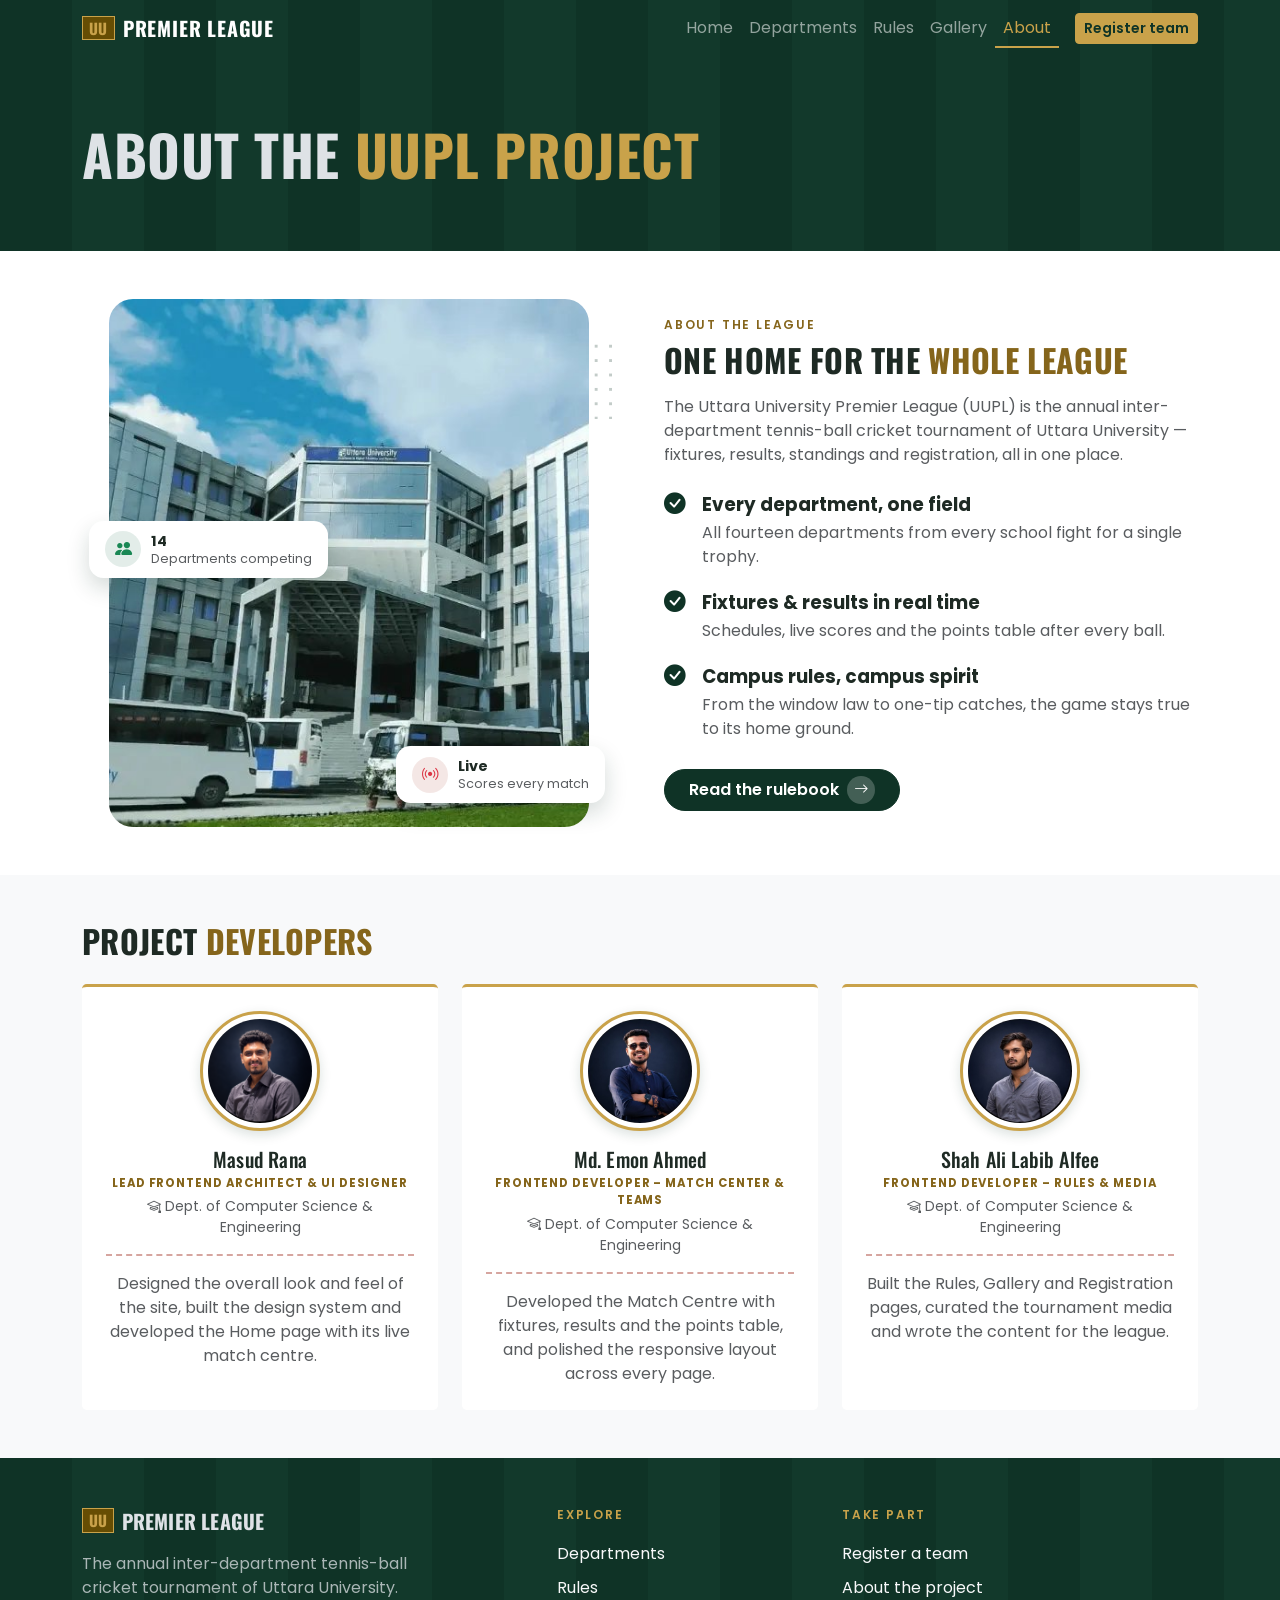
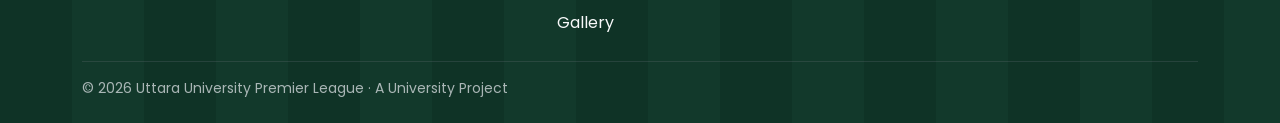
==== commit e09bf301: "Enhance developer cards with new styling and hover effects for improved visual appeal" ====
--- a/about.html
+++ b/about.html
@@ -101,35 +101,44 @@
                 <h2 class="fs-2 mb-4" data-aos="fade-up">Project <em class="text-brass-dark">developers</em></h2>
                 <div class="row row-cols-1 row-cols-md-3 g-4">
                 <div class="col" data-aos="fade-up">
-                    <article class="card h-100 text-center">
+                    <article class="card h-100 text-center dev-card">
                         <div class="card-body p-4">
-                            <img src="images/masud-rana.png" class="rounded-circle border border-3 mb-3 object-fit-cover" width="120" height="120" alt="Masud Rana">
+                            <div class="dev-avatar mx-auto mb-3">
+                                <img src="images/masud-rana.png" alt="Masud Rana">
+                            </div>
                             <h3 class="h5 mb-1">Masud Rana</h3>
-                            <p class="small fw-bold text-brass-dark mb-1">Lead Frontend Architect &amp; UI Designer</p>
-                            <p class="small text-body-secondary mb-3">Dept. of Computer Science &amp; Engineering</p>
-                            <p class="mb-0">Architected the core design system, responsive navigation and the Home page with its live score tracker.</p>
+                            <p class="dev-role mb-1">Lead Frontend Architect &amp; UI Designer</p>
+                            <p class="small text-body-secondary mb-3"><i class="bi bi-mortarboard me-1"></i>Dept. of Computer Science &amp; Engineering</p>
+                            <hr class="stitch">
+                            <p class="mb-0 text-body-secondary">Designed the overall look and feel of the site, built the design system and developed the Home page with its live match centre.</p>
                         </div>
                     </article>
                 </div>
                 <div class="col" data-aos="fade-up">
-                    <article class="card h-100 text-center">
+                    <article class="card h-100 text-center dev-card">
                         <div class="card-body p-4">
-                            <img src="images/md-emon-ahmed.jpg" class="rounded-circle border border-3 mb-3 object-fit-cover" width="120" height="120" alt="Md. Emon Ahmed">
+                            <div class="dev-avatar mx-auto mb-3">
+                                <img src="images/md-emon-ahmed.jpg" alt="Md. Emon Ahmed">
+                            </div>
                             <h3 class="h5 mb-1">Md. Emon Ahmed</h3>
-                            <p class="small fw-bold text-brass-dark mb-1">Frontend Developer &ndash; Match Center &amp; Teams</p>
-                            <p class="small text-body-secondary mb-3">Dept. of Computer Science &amp; Engineering</p>
-                            <p class="mb-0">Built the fixtures schedule, official standings and points table, and the department team profiles.</p>
+                            <p class="dev-role mb-1">Frontend Developer &ndash; Match Center &amp; Teams</p>
+                            <p class="small text-body-secondary mb-3"><i class="bi bi-mortarboard me-1"></i>Dept. of Computer Science &amp; Engineering</p>
+                            <hr class="stitch">
+                            <p class="mb-0 text-body-secondary">Developed the Match Centre with fixtures, results and the points table, and polished the responsive layout across every page.</p>
                         </div>
                     </article>
                 </div>
                 <div class="col" data-aos="fade-up">
-                    <article class="card h-100 text-center">
+                    <article class="card h-100 text-center dev-card">
                         <div class="card-body p-4">
-                            <img src="images/shah-ali-labib-alfee.jpg" class="rounded-circle border border-3 mb-3 object-fit-cover" width="120" height="120" alt="Shah Ali Labib Alfee">
+                            <div class="dev-avatar mx-auto mb-3">
+                                <img src="images/shah-ali-labib-alfee.jpg" alt="Shah Ali Labib Alfee">
+                            </div>
                             <h3 class="h5 mb-1">Shah Ali Labib Alfee</h3>
-                            <p class="small fw-bold text-brass-dark mb-1">Frontend Developer &ndash; Rules &amp; Media</p>
-                            <p class="small text-body-secondary mb-3">Dept. of Computer Science &amp; Engineering</p>
-                            <p class="mb-0">Wrote the official league rules and bylaws, designed the rules layout and built the media gallery.</p>
+                            <p class="dev-role mb-1">Frontend Developer &ndash; Rules &amp; Media</p>
+                            <p class="small text-body-secondary mb-3"><i class="bi bi-mortarboard me-1"></i>Dept. of Computer Science &amp; Engineering</p>
+                            <hr class="stitch">
+                            <p class="mb-0 text-body-secondary">Built the Rules, Gallery and Registration pages, curated the tournament media and wrote the content for the league.</p>
                         </div>
                     </article>
                 </div>
--- a/css/style.css
+++ b/css/style.css
@@ -44,6 +44,7 @@
 h2 {
     text-transform: uppercase;
     line-height: 1.15;
+    font-weight: 900 !important;
 }
 
 h3,
@@ -77,7 +78,9 @@
     font-size: .85rem;
     color: #555;
 }
-
+.hero-section .btn{
+    font-size: 1.10rem;
+}
 /* ---------- dark pitch sections (paired with data-bs-theme="dark") ---------- */
 .bg-pitch {
     color: var(--bs-body-color);
@@ -112,6 +115,11 @@
     background: rgba(15, 51, 38, .08);
     color: var(--uu-pitch);
     font-size: 1.35rem;
+    transition: transform .4s ease;
+}
+
+.rule-card:hover .rule-icon {
+    transform: rotateY(180deg);
 }
 
 /* ---------- about / feature split ---------- */
@@ -288,6 +296,74 @@
     --bs-nav-pills-link-active-bg: var(--uu-pitch);
 }
 
+/* fixture rounds: segmented control on a soft track */
+.nav-pills.round-tabs {
+    display: inline-flex;
+    background: rgba(15, 51, 38, .06);
+    border-radius: 999px;
+    padding: .35rem;
+    gap: .25rem;
+}
+
+.round-tabs .nav-link {
+    border-radius: 999px;
+    padding: .35rem 1.1rem;
+    font-size: .9rem;
+    color: var(--uu-pitch);
+    transition: color .2s, background-color .2s;
+}
+
+.round-tabs .nav-link:hover {
+    color: var(--uu-pitch);
+}
+
+.round-tabs .nav-link.active {
+    color: #fff;
+    box-shadow: 0 2px 6px rgba(15, 51, 38, .25);
+}
+
+/* project developer cards */
+.dev-card {
+    border: 0;
+    border-top: 3px solid var(--uu-brass);
+    transition: transform .25s ease, box-shadow .25s ease;
+}
+
+.dev-card:hover {
+    transform: translateY(-4px);
+    box-shadow: 0 .5rem 1.25rem rgba(15, 51, 38, .12);
+}
+
+.dev-avatar {
+    width: 7.5rem;
+    height: 7.5rem;
+    border-radius: 50%;
+    padding: .3rem;
+    background: #fff;
+    border: 3px solid var(--uu-brass);
+    box-shadow: 0 4px 12px rgba(15, 51, 38, .15);
+}
+
+.dev-avatar img {
+    width: 100%;
+    height: 100%;
+    border-radius: 50%;
+    object-fit: cover;
+    transition: transform .35s ease;
+}
+
+.dev-card:hover .dev-avatar img {
+    transform: scale(1.06);
+}
+
+.dev-role {
+    font-size: .72rem;
+    font-weight: 700;
+    letter-spacing: .08em;
+    text-transform: uppercase;
+    color: var(--uu-brass-dark);
+}
+
 .form-control:focus,
 .form-select:focus {
     border-color: var(--uu-brass);
@@ -379,6 +455,27 @@
     }
 }
 
+/* live-ticker batting stats chip */
+.live-stats {
+    background: rgba(15, 51, 38, .05);
+    border: 1px solid rgba(15, 51, 38, .08);
+    border-radius: .6rem;
+    padding: .45rem .9rem;
+}
+
+.live-stats .vr {
+    opacity: .18;
+}
+
+.live-stat-label {
+    font-size: .62rem;
+    font-weight: 600;
+    letter-spacing: .12em;
+    text-transform: uppercase;
+    color: var(--uu-brass-dark);
+    line-height: 1.1;
+}
+
 .card-lift {
     transition: transform .2s, border-color .2s;
 }
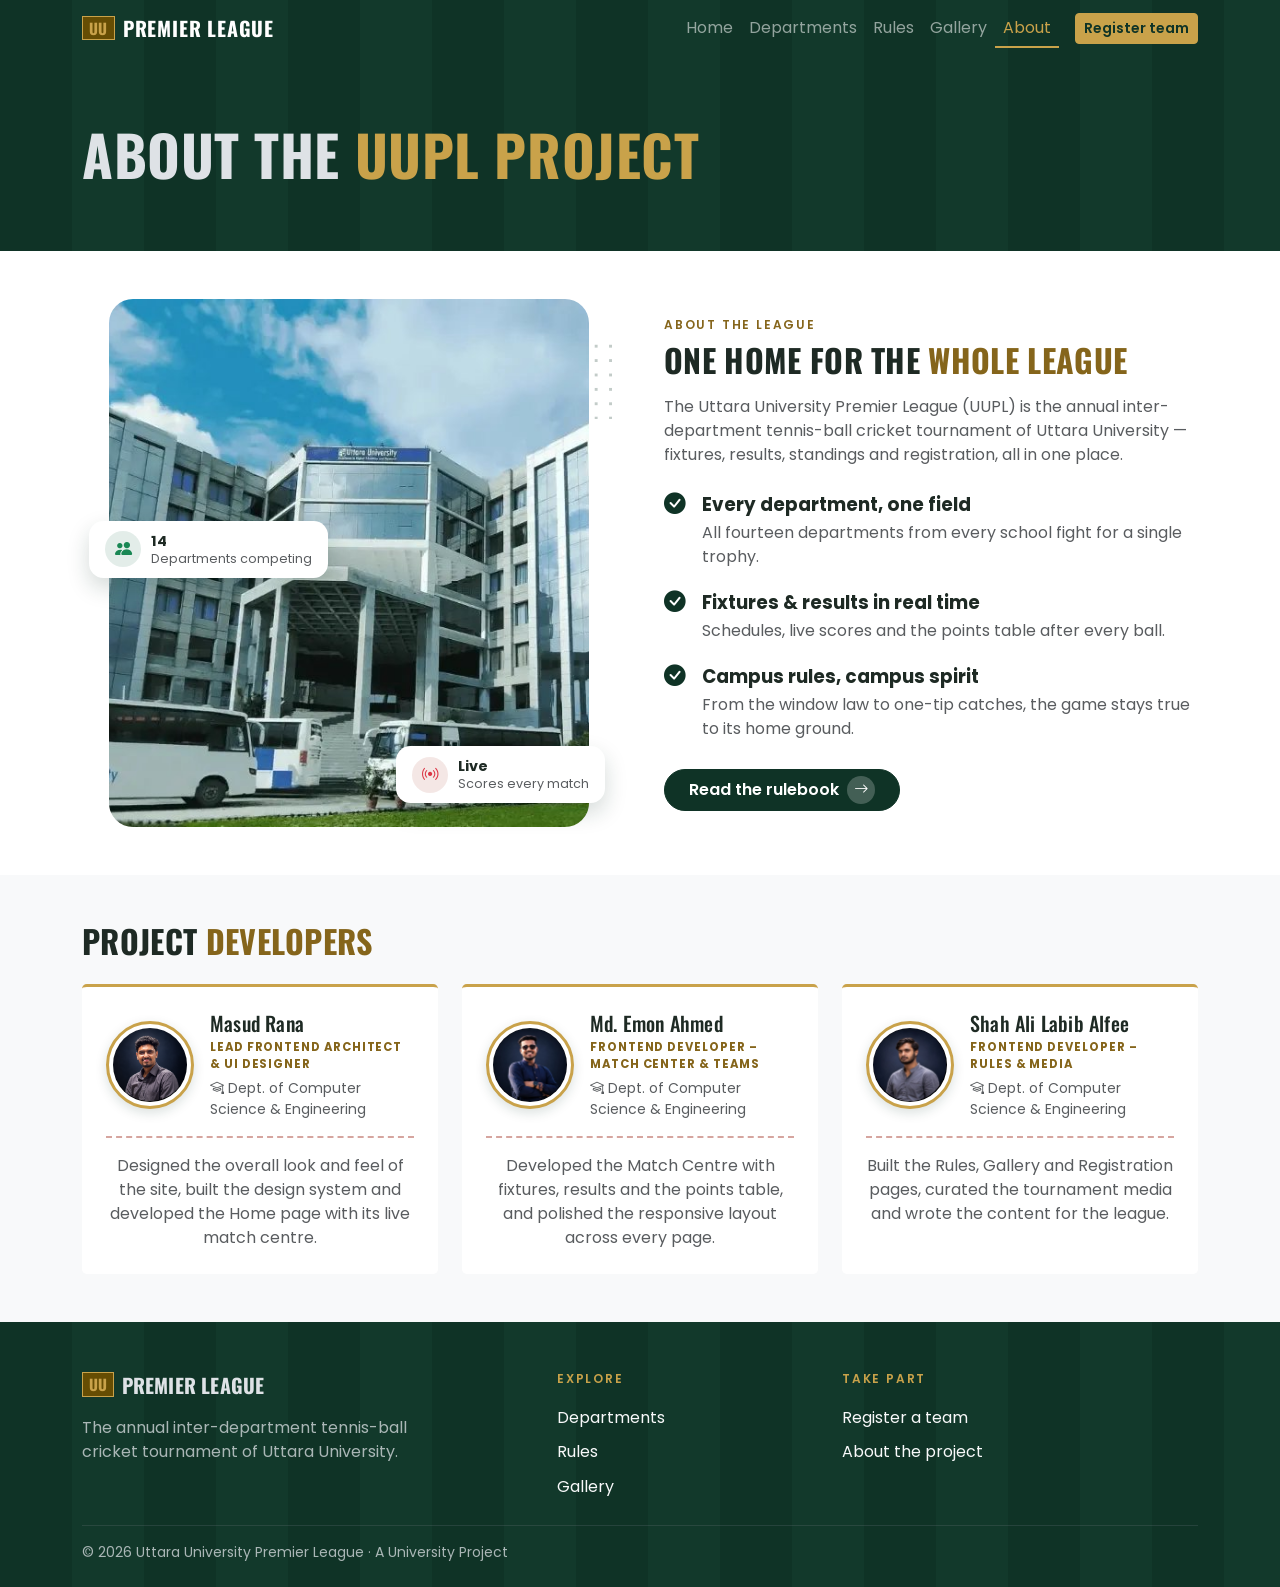
==== commit b03ae38a: "Refactor developer card layout for improved structure and adjust avatar size for better alignment" ====
--- a/about.html
+++ b/about.html
@@ -103,12 +103,14 @@
                 <div class="col" data-aos="fade-up">
                     <article class="card h-100 text-center dev-card">
                         <div class="card-body p-4">
-                            <div class="dev-avatar mx-auto mb-3">
-                                <img src="images/masud-rana.png" alt="Masud Rana">
+                            <div class="d-flex align-items-center text-start gap-3 mb-3">
+                                <div class="dev-avatar flex-shrink-0"><img src="images/masud-rana.png" alt="Masud Rana"></div>
+                                <div>
+                                    <h3 class="h5 mb-1">Masud Rana</h3>
+                                    <p class="dev-role mb-1">Lead Frontend Architect &amp; UI Designer</p>
+                                    <p class="small text-body-secondary mb-0"><i class="bi bi-mortarboard me-1"></i>Dept. of Computer Science &amp; Engineering</p>
+                                </div>
                             </div>
-                            <h3 class="h5 mb-1">Masud Rana</h3>
-                            <p class="dev-role mb-1">Lead Frontend Architect &amp; UI Designer</p>
-                            <p class="small text-body-secondary mb-3"><i class="bi bi-mortarboard me-1"></i>Dept. of Computer Science &amp; Engineering</p>
                             <hr class="stitch">
                             <p class="mb-0 text-body-secondary">Designed the overall look and feel of the site, built the design system and developed the Home page with its live match centre.</p>
                         </div>
@@ -117,12 +119,14 @@
                 <div class="col" data-aos="fade-up">
                     <article class="card h-100 text-center dev-card">
                         <div class="card-body p-4">
-                            <div class="dev-avatar mx-auto mb-3">
-                                <img src="images/md-emon-ahmed.jpg" alt="Md. Emon Ahmed">
+                            <div class="d-flex align-items-center text-start gap-3 mb-3">
+                                <div class="dev-avatar flex-shrink-0"><img src="images/md-emon-ahmed.jpg" alt="Md. Emon Ahmed"></div>
+                                <div>
+                                    <h3 class="h5 mb-1">Md. Emon Ahmed</h3>
+                                    <p class="dev-role mb-1">Frontend Developer &ndash; Match Center &amp; Teams</p>
+                                    <p class="small text-body-secondary mb-0"><i class="bi bi-mortarboard me-1"></i>Dept. of Computer Science &amp; Engineering</p>
+                                </div>
                             </div>
-                            <h3 class="h5 mb-1">Md. Emon Ahmed</h3>
-                            <p class="dev-role mb-1">Frontend Developer &ndash; Match Center &amp; Teams</p>
-                            <p class="small text-body-secondary mb-3"><i class="bi bi-mortarboard me-1"></i>Dept. of Computer Science &amp; Engineering</p>
                             <hr class="stitch">
                             <p class="mb-0 text-body-secondary">Developed the Match Centre with fixtures, results and the points table, and polished the responsive layout across every page.</p>
                         </div>
@@ -131,12 +135,14 @@
                 <div class="col" data-aos="fade-up">
                     <article class="card h-100 text-center dev-card">
                         <div class="card-body p-4">
-                            <div class="dev-avatar mx-auto mb-3">
-                                <img src="images/shah-ali-labib-alfee.jpg" alt="Shah Ali Labib Alfee">
+                            <div class="d-flex align-items-center text-start gap-3 mb-3">
+                                <div class="dev-avatar flex-shrink-0"><img src="images/shah-ali-labib-alfee.jpg" alt="Shah Ali Labib Alfee"></div>
+                                <div>
+                                    <h3 class="h5 mb-1">Shah Ali Labib Alfee</h3>
+                                    <p class="dev-role mb-1">Frontend Developer &ndash; Rules &amp; Media</p>
+                                    <p class="small text-body-secondary mb-0"><i class="bi bi-mortarboard me-1"></i>Dept. of Computer Science &amp; Engineering</p>
+                                </div>
                             </div>
-                            <h3 class="h5 mb-1">Shah Ali Labib Alfee</h3>
-                            <p class="dev-role mb-1">Frontend Developer &ndash; Rules &amp; Media</p>
-                            <p class="small text-body-secondary mb-3"><i class="bi bi-mortarboard me-1"></i>Dept. of Computer Science &amp; Engineering</p>
                             <hr class="stitch">
                             <p class="mb-0 text-body-secondary">Built the Rules, Gallery and Registration pages, curated the tournament media and wrote the content for the league.</p>
                         </div>
--- a/css/style.css
+++ b/css/style.css
@@ -335,10 +335,10 @@
 }
 
 .dev-avatar {
-    width: 7.5rem;
-    height: 7.5rem;
-    border-radius: 50%;
-    padding: .3rem;
+    width: 5.5rem;
+    height: 5.5rem;
+    border-radius: 50%;
+    padding: .25rem;
     background: #fff;
     border: 3px solid var(--uu-brass);
     box-shadow: 0 4px 12px rgba(15, 51, 38, .15);
